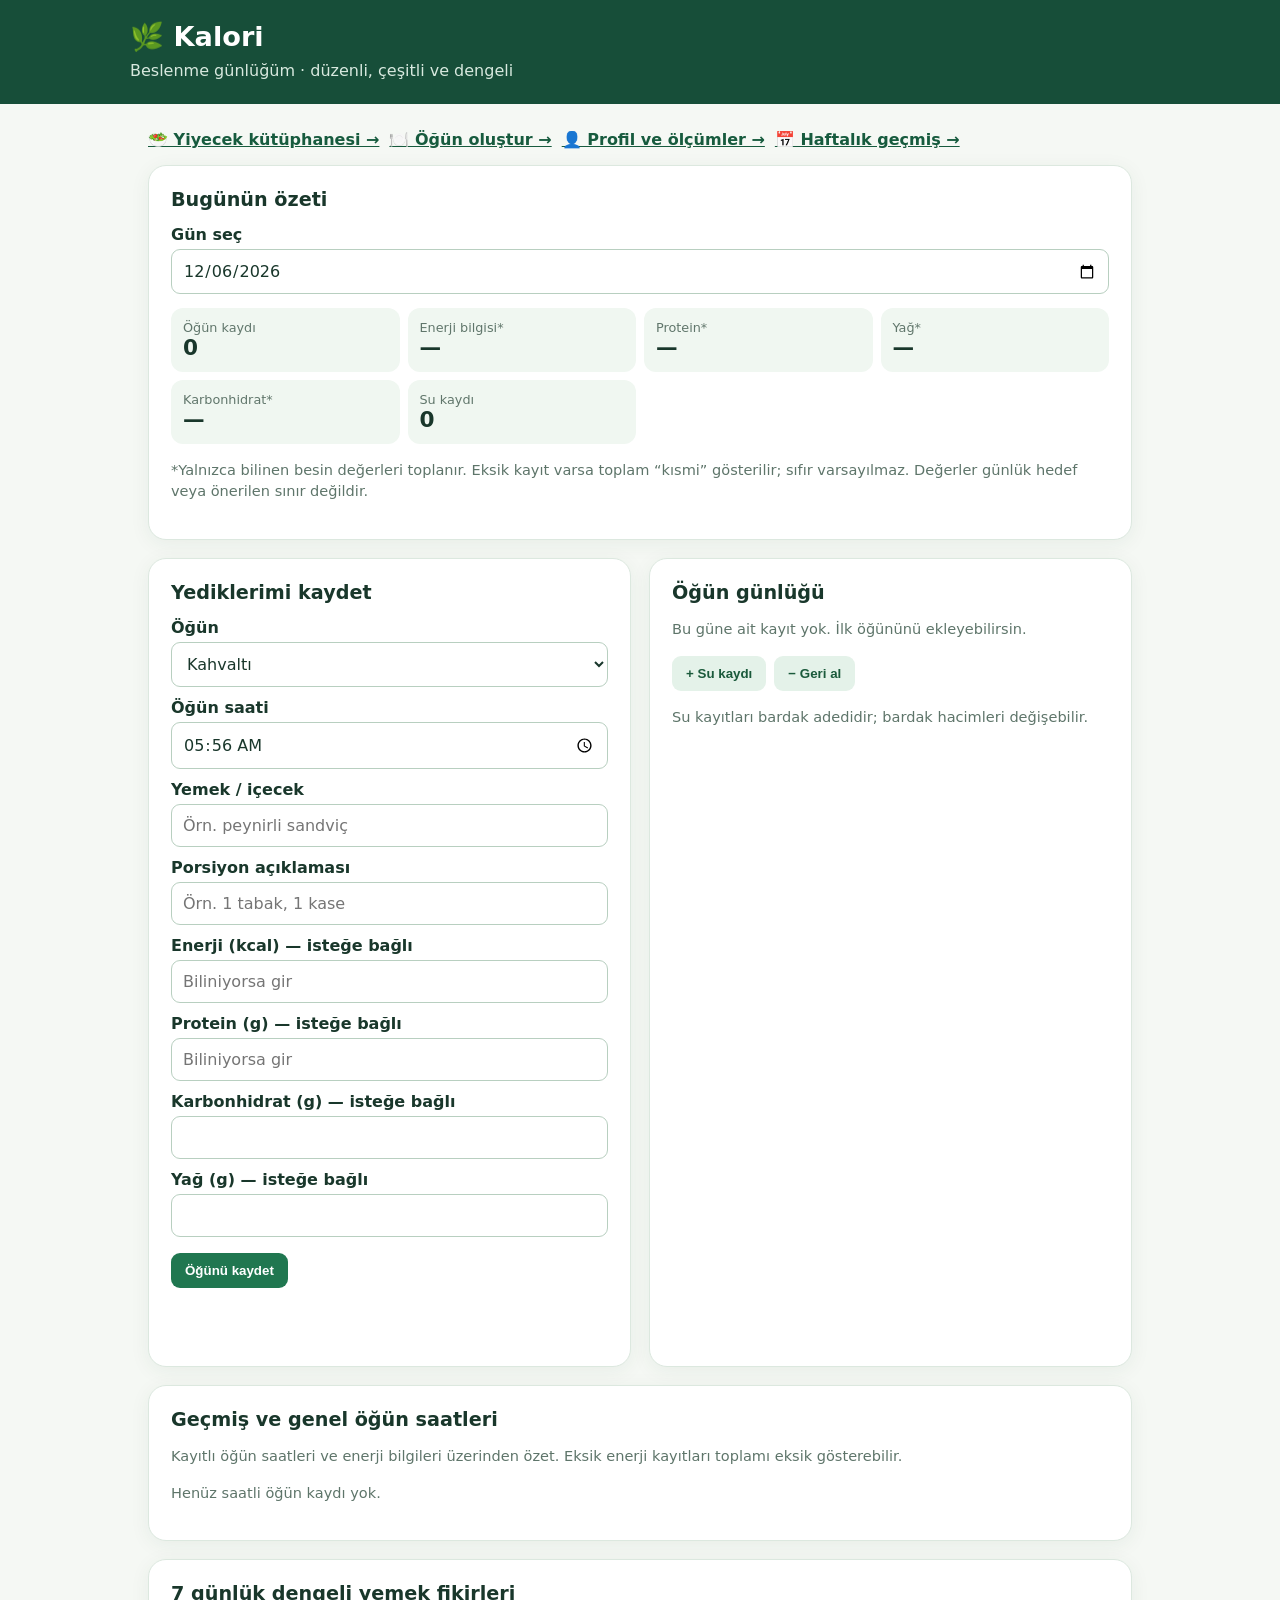
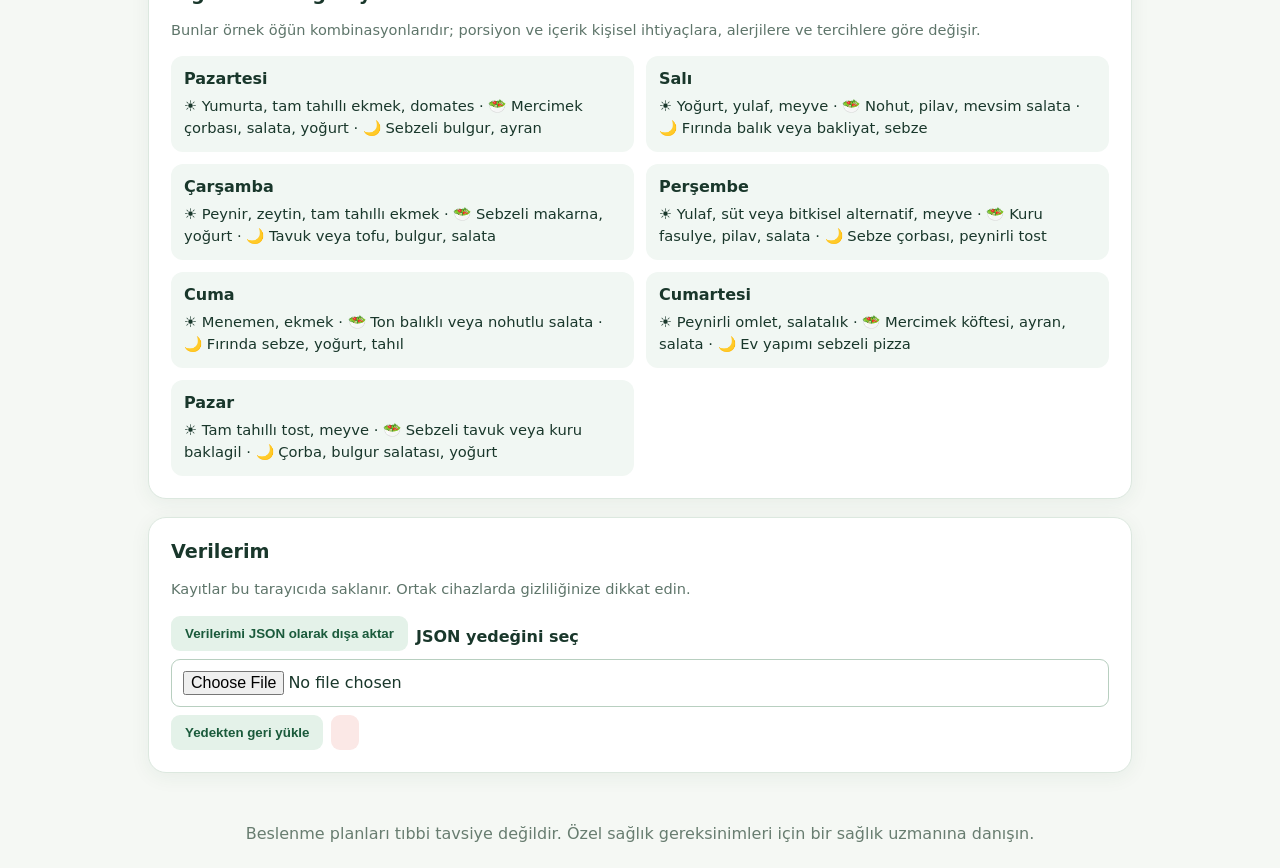
==== index.html @ 34f279fb "Use shared validated journal storage across pages [skip ci]" ====
<!doctype html>
<html lang="tr"><head><meta charset="utf-8"><meta name="viewport" content="width=device-width,initial-scale=1">
<title>Kalori · Beslenme Günlüğüm</title>
<style>
:root{font-family:system-ui,-apple-system,Segoe UI,sans-serif;color:#19372b;background:#f5f8f4}*{box-sizing:border-box}body{margin:0}header{background:#174e39;color:white;padding:21px max(20px,calc((100vw - 1020px)/2))}header h1{margin:0;font-size:1.7rem}header p{margin:6px 0 0;color:#d8e9df}main{max-width:1020px;margin:26px auto;padding:0 18px}.grid{display:grid;grid-template-columns:repeat(2,minmax(0,1fr));gap:18px}.card{background:white;border:1px solid #dce8df;border-radius:18px;padding:22px;box-shadow:0 4px 20px #214f3210}.full{grid-column:1/-1}h2{margin:0 0 14px;font-size:1.2rem}p{line-height:1.5}.muted{color:#5e756a;font-size:.91rem}label{display:block;font-weight:600;margin:11px 0 5px}input,select{width:100%;padding:11px;border:1px solid #b8cfc0;border-radius:9px;background:#fff;color:#19372b;font:inherit}button{background:#207750;color:white;border:0;border-radius:9px;padding:10px 14px;cursor:pointer;font-weight:600}button:hover{background:#175b3e}button.secondary{background:#e4f2e9;color:#1a5a3b}button.danger{background:#fbe8e6;color:#8c3b34}.buttons{display:flex;gap:8px;flex-wrap:wrap;margin-top:16px}.stat{background:#f0f7f1;border-radius:12px;padding:12px}.stats{display:grid;grid-template-columns:repeat(4,minmax(0,1fr));gap:8px}small{display:block;color:#60766b;font-size:.8rem}.value{font-size:1.35rem;font-weight:750}.entry{border-bottom:1px solid #e3ece5;padding:13px 0;display:flex;align-items:center;justify-content:space-between;gap:14px}.entry:last-child{border:0}.entry strong{display:block}.entry span{color:#637669;font-size:.85rem}.meals{display:grid;grid-template-columns:repeat(2,1fr);gap:12px}.meal{background:#f1f7f3;border-radius:12px;padding:13px}.meal h3{margin:0 0 7px;font-size:1rem}.meal p{margin:0;font-size:.92rem}.note{background:#eaf3ec;padding:12px 15px;border-radius:12px}.hidden{display:none}footer{padding:25px;text-align:center;color:#687d70}#feedback{min-height:1.5em;color:#175b3e;font-weight:600}@media(max-width:700px){.grid{grid-template-columns:1fr}.full{grid-column:auto}.stats,.meals{grid-template-columns:repeat(2,1fr)}}@media(max-width:380px){.stats,.meals{grid-template-columns:1fr}}
</style><link rel="manifest" href="manifest.webmanifest"><meta name="theme-color" content="#174e39"></head>
<body><header><h1>🌿 Kalori</h1><p>Beslenme günlüğüm · düzenli, çeşitli ve dengeli</p></header>
<main><nav style="display:flex;flex-wrap:wrap;gap:10px;margin-bottom:16px"><a href="foods.html" style="font-weight:700;color:#175b3e">🥗 Yiyecek kütüphanesi →</a><a href="meal-builder.html" style="font-weight:700;color:#175b3e">🍽️ Öğün oluştur →</a><a href="profile.html" style="font-weight:700;color:#175b3e">👤 Profil ve ölçümler →</a><a href="history.html" style="font-weight:700;color:#175b3e">📅 Haftalık geçmiş →</a></nav><div class="grid">
<section class="card full"><h2>Bugünün özeti</h2><label for="day">Gün seç</label><input id="day" type="date"><div class="stats" style="margin-top:14px"><div class="stat"><small>Öğün kaydı</small><div class="value" id="count">0</div></div><div class="stat"><small>Enerji bilgisi*</small><div class="value" id="energy">—</div></div><div class="stat"><small>Protein*</small><div class="value" id="protein">—</div></div><div class="stat"><small>Yağ*</small><div class="value" id="fatTotal">—</div></div><div class="stat"><small>Karbonhidrat*</small><div class="value" id="carbTotal">—</div></div><div class="stat"><small>Su kaydı</small><div class="value" id="water">0</div></div></div><p class="muted">*Yalnızca bilinen besin değerleri toplanır. Eksik kayıt varsa toplam “kısmi” gösterilir; sıfır varsayılmaz. Değerler günlük hedef veya önerilen sınır değildir.</p></section>
<section class="card"><h2>Yediklerimi kaydet</h2><form id="foodForm"><label for="meal">Öğün</label><select id="meal"><option>Kahvaltı</option><option>Öğle</option><option>Akşam</option><option>Ara öğün</option><option>Atıştırmalık</option></select><label for="mealTime">Öğün saati</label><input id="mealTime" type="time" required><label for="food">Yemek / içecek</label><input id="food" maxlength="100" required placeholder="Örn. peynirli sandviç"><label for="portion">Porsiyon açıklaması</label><input id="portion" maxlength="90" placeholder="Örn. 1 tabak, 1 kase"><label for="kcal">Enerji (kcal) — isteğe bağlı</label><input id="kcal" type="number" min="0" max="10000" step="0.1" placeholder="Biliniyorsa gir"><label for="grams">Protein (g) — isteğe bağlı</label><input id="grams" type="number" min="0" max="1000" step="0.1" placeholder="Biliniyorsa gir"><label for="carbs">Karbonhidrat (g) — isteğe bağlı</label><input id="carbs" type="number" min="0" max="1000" step="0.1"><label for="fat">Yağ (g) — isteğe bağlı</label><input id="fat" type="number" min="0" max="1000" step="0.1"><div class="buttons"><button type="submit">Öğünü kaydet</button></div></form><p id="feedback" role="status" aria-live="polite"></p></section>
<section class="card"><h2>Öğün günlüğü</h2><div id="entries"></div><div class="buttons"><button class="secondary" id="waterAdd">+ Su kaydı</button><button class="secondary" id="waterRemove">− Geri al</button></div><p class="muted">Su kayıtları bardak adedidir; bardak hacimleri değişebilir.</p></section>
<section class="card full"><h2>Geçmiş ve genel öğün saatleri</h2><p class="muted">Kayıtlı öğün saatleri ve enerji bilgileri üzerinden özet. Eksik enerji kayıtları toplamı eksik gösterebilir.</p><div id="timing"></div><div id="history"></div></section><section class="card full"><h2>7 günlük dengeli yemek fikirleri</h2><p class="muted">Bunlar örnek öğün kombinasyonlarıdır; porsiyon ve içerik kişisel ihtiyaçlara, alerjilere ve tercihlere göre değişir.</p><div class="meals" id="plan"></div></section>
<section class="card full"><h2>Verilerim</h2><p class="muted">Kayıtlar bu tarayıcıda saklanır. Ortak cihazlarda gizliliğinize dikkat edin.</p><div class="buttons"><button id="export" class="secondary">Verilerimi JSON olarak dışa aktar</button><label for="restoreFile">JSON yedeğini seç</label><input id="restoreFile" type="file" accept=".json,application/json"><button id="restore" class="secondary" type="button">Yedekten geri yükle</button><button id="clear" class="danger"Bütün kayıtları sil</button></div></section>
</div></main><footer>Beslenme planları tıbbi tavsiye değildir. Özel sağlık gereksinimleri için bir sağlık uzmanına danışın.</footer>
<script src="journal-data.js"></script><script>
(()=>{'use strict';
const KEY='kalori_journal_v1';const $=id=>document.getElementById(id);
const initial={entries:[],water:{}};let db;let journalUnreadable=false;
try{db=KaloriJournal.read(localStorage)}catch{db=initial;journalUnreadable=true}
const clockNow=()=>{const d=new Date();return String(d.getHours()).padStart(2,'0')+':'+String(d.getMinutes()).padStart(2,'0')};const safeText=v=>String(v??'');const dateLocal=()=>{const d=new Date();return [d.getFullYear(),String(d.getMonth()+1).padStart(2,'0'),String(d.getDate()).padStart(2,'0')].join('-')};$('day').value=dateLocal();$('mealTime').value=clockNow();
function save(){if(journalUnreadable){$('feedback').textContent='Eski günlük okunamıyor: verileri korumak için kayıt durduruldu. Önce yedeklemenizi kontrol edin.';return false}try{localStorage.setItem(KEY,JSON.stringify(db));$('feedback').textContent='';return true}catch{$('feedback').textContent='Kayıt saklanamadı. Tarayıcı depolama ayarlarını kontrol edin.';return false}}
function saveData(next){if(journalUnreadable){$('feedback').textContent='Eski günlük okunamıyor: önce yedekleyin.';return false}try{KaloriJournal.write(localStorage,next);$('feedback').textContent='';return true}catch{$('feedback').textContent='Kayıt saklanamadı. Depolamayı kontrol edin.';return false}}
function num(id){const x=$(id).value.trim();return x===''?null:Number(x)}
function format(v){return Number(v.toFixed(1)).toLocaleString('tr-TR')}
function render(){const selected=$('day').value;const items=db.entries.filter(e=>e.day===selected).sort((a,b)=>(a.time||'').localeCompare(b.time||''));
function knownTotal(key,unit){const known=items.filter(e=>typeof e[key]==='number'&&Number.isFinite(e[key]));if(!known.length)return '—';const sum=format(known.reduce((total,e)=>total+e[key],0));return sum+' '+unit+(known.length!==items.length?' (kısmi)':'')} $('count').textContent=items.length;$('energy').textContent=knownTotal('kcal','kcal');$('protein').textContent=knownTotal('protein','g');$('fatTotal').textContent=knownTotal('fat','g');$('carbTotal').textContent=knownTotal('carbs','g');$('water').textContent=db.water[selected]||0;
const wrap=$('entries');wrap.replaceChildren();if(!items.length){const empty=document.createElement('p');empty.className='muted';empty.textContent='Bu güne ait kayıt yok. İlk öğününü ekleyebilirsin.';wrap.append(empty)}
for(const e of items){const row=document.createElement('div');row.className='entry';const left=document.createElement('div');const title=document.createElement('strong');title.textContent=e.food;const details=document.createElement('span');details.textContent=[e.meal,e.time||'Saat belirtilmemiş',e.portion,Number.isFinite(e.kcal)?format(e.kcal)+' kcal':''].filter(Boolean).join(' · ');left.append(title,details);const del=document.createElement('button');del.className='danger';del.textContent='Sil';del.setAttribute('aria-label',e.food+' kaydını sil');del.addEventListener('click',()=>{const next=KaloriJournal.remove(db,e.id);if(saveData(next)){db=next;render()}});row.append(left,del);wrap.append(row)}renderHistory()}
$('foodForm').addEventListener('submit',ev=>{ev.preventDefault();const kcal=num('kcal'),protein=num('grams'),carbs=num('carbs'),fat=num('fat');const valid=[kcal,protein,carbs,fat].every(v=>v===null||(Number.isFinite(v)&&v>=0));if(!valid)return;const entry={id:globalThis.crypto?.randomUUID?.()||String(Date.now())+Math.random(),day:$('day').value,meal:$('meal').value,time:$('mealTime').value,food:$('food').value.trim(),portion:$('portion').value.trim(),kcal,protein,carbs,fat};const next=KaloriJournal.add(db,entry);if(!saveData(next))return;db=next;$('foodForm').reset();$('mealTime').value=clockNow();render()});
function renderHistory(){const timing=$('timing'),history=$('history');timing.replaceChildren();history.replaceChildren();
const timed=db.entries.filter(e=>typeof e.time==='string'&&/^([01]\d|2[0-3]):[0-5]\d$/.test(e.time));const kinds=['Kahvaltı','Öğle','Akşam','Ara öğün','Atıştırmalık'];
for(const meal of kinds){const rows=timed.filter(e=>e.meal===meal);if(!rows.length)continue;const avg=Math.round(rows.reduce((sum,e)=>sum+Number(e.time.slice(0,2))*60+Number(e.time.slice(3,5)),0)/rows.length);const el=document.createElement('p');el.className='muted';el.textContent=meal+' genel kayıt saati: '+String(Math.floor(avg/60)%24).padStart(2,'0')+':'+String(avg%60).padStart(2,'0')+' ('+rows.length+' kayıt)';timing.append(el)}
if(!timing.childNodes.length){const e=document.createElement('p');e.className='muted';e.textContent='Henüz saatli öğün kaydı yok.';timing.append(e)}
const groups=new Map();for(const e of db.entries){if(typeof e.day!=='string')continue;if(!groups.has(e.day))groups.set(e.day,[]);groups.get(e.day).push(e)}
for(const day of [...groups.keys()].sort().reverse().slice(0,60)){const rows=groups.get(day);const n=rows.filter(e=>typeof e.kcal==='number'&&Number.isFinite(e.kcal));const p=document.createElement('p');p.className='muted';p.textContent=day+' · '+rows.length+' kayıt · '+(n.length?format(n.reduce((sum,e)=>sum+e.kcal,0))+' kcal kayıtlı':'Kalori bilgisi girilmemiş')+' · '+rows.filter(e=>e.time).map(e=>e.meal+' '+e.time).join(', ');history.append(p)}
if(groups.size>60){const p=document.createElement('p');p.className='muted';p.textContent='Son 60 kayıtlı gün gösteriliyor; tüm geçmiş JSON yedeğinde korunur.';history.append(p)}
}
$('day').addEventListener('change',render);$('waterAdd').addEventListener('click',()=>{const d=$('day').value;const next=KaloriJournal.water(db,d,1);if(saveData(next)){db=next;render()}});$('waterRemove').addEventListener('click',()=>{const d=$('day').value;const next=KaloriJournal.water(db,d,-1);if(saveData(next)){db=next;render()}});
$('export').addEventListener('click',()=>{const blob=new Blob([JSON.stringify(db,null,2)],{type:'application/json'});const u=URL.createObjectURL(blob);const a=document.createElement('a');a.href=u;a.download='kalori-kayitlarim.json';a.click();setTimeout(()=>URL.revokeObjectURL(u),1000)});
$('restore').addEventListener('click',async()=>{const file=$('restoreFile').files[0];if(!file){$('feedback').textContent='Önce bir JSON yedeği seçin.';return}if(file.size>10_000_000){$('feedback').textContent='Yedek 10 MB sınırını aşıyor.';return}try{const restored=JSON.parse(await file.text());if(!KaloriJournal.valid(restored))throw Error('invalid');if(!confirm('Mevcut günlük bu yedekle değiştirilecek. Önce mevcut verilerinizi dışa aktardınız mı?'))return;const data=JSON.stringify({entries:restored.entries,water:restored.water});KaloriJournal.write(localStorage,restored);db=restored;journalUnreadable=false;render();$('feedback').textContent='Yedek geri yüklendi.'}catch{$('feedback').textContent='Yedek okunamadı veya biçimi geçersiz. Mevcut kayıtlar değiştirilmedi.'}});
$('clear').addEventListener('click',()=>{if(confirm('Tüm öğün ve su kayıtları bu cihazdan kalıcı olarak silinsin mi?')){const next={entries:[],water:{}};if(saveData(next)){db=next;render()}}});
const days=[['Pazartesi','Yumurta, tam tahıllı ekmek, domates','Mercimek çorbası, salata, yoğurt','Sebzeli bulgur, ayran'],['Salı','Yoğurt, yulaf, meyve','Nohut, pilav, mevsim salata','Fırında balık veya bakliyat, sebze'],['Çarşamba','Peynir, zeytin, tam tahıllı ekmek','Sebzeli makarna, yoğurt','Tavuk veya tofu, bulgur, salata'],['Perşembe','Yulaf, süt veya bitkisel alternatif, meyve','Kuru fasulye, pilav, salata','Sebze çorbası, peynirli tost'],['Cuma','Menemen, ekmek','Ton balıklı veya nohutlu salata','Fırında sebze, yoğurt, tahıl'],['Cumartesi','Peynirli omlet, salatalık','Mercimek köftesi, ayran, salata','Ev yapımı sebzeli pizza'],['Pazar','Tam tahıllı tost, meyve','Sebzeli tavuk veya kuru baklagil','Çorba, bulgur salatası, yoğurt']];
const plan=$('plan');for(const [name,a,b,c] of days){const item=document.createElement('article');item.className='meal';const head=document.createElement('h3');head.textContent=name;const body=document.createElement('p');body.textContent='☀️ '+a+'  ·  🥗 '+b+'  ·  🌙 '+c;item.append(head,body);plan.append(item)}render()})();
</script><script>if('serviceWorker' in navigator && location.protocol!=='file:'){window.addEventListener('load',()=>navigator.serviceWorker.register('./service-worker.js').catch(()=>{}))}</script></body></html>
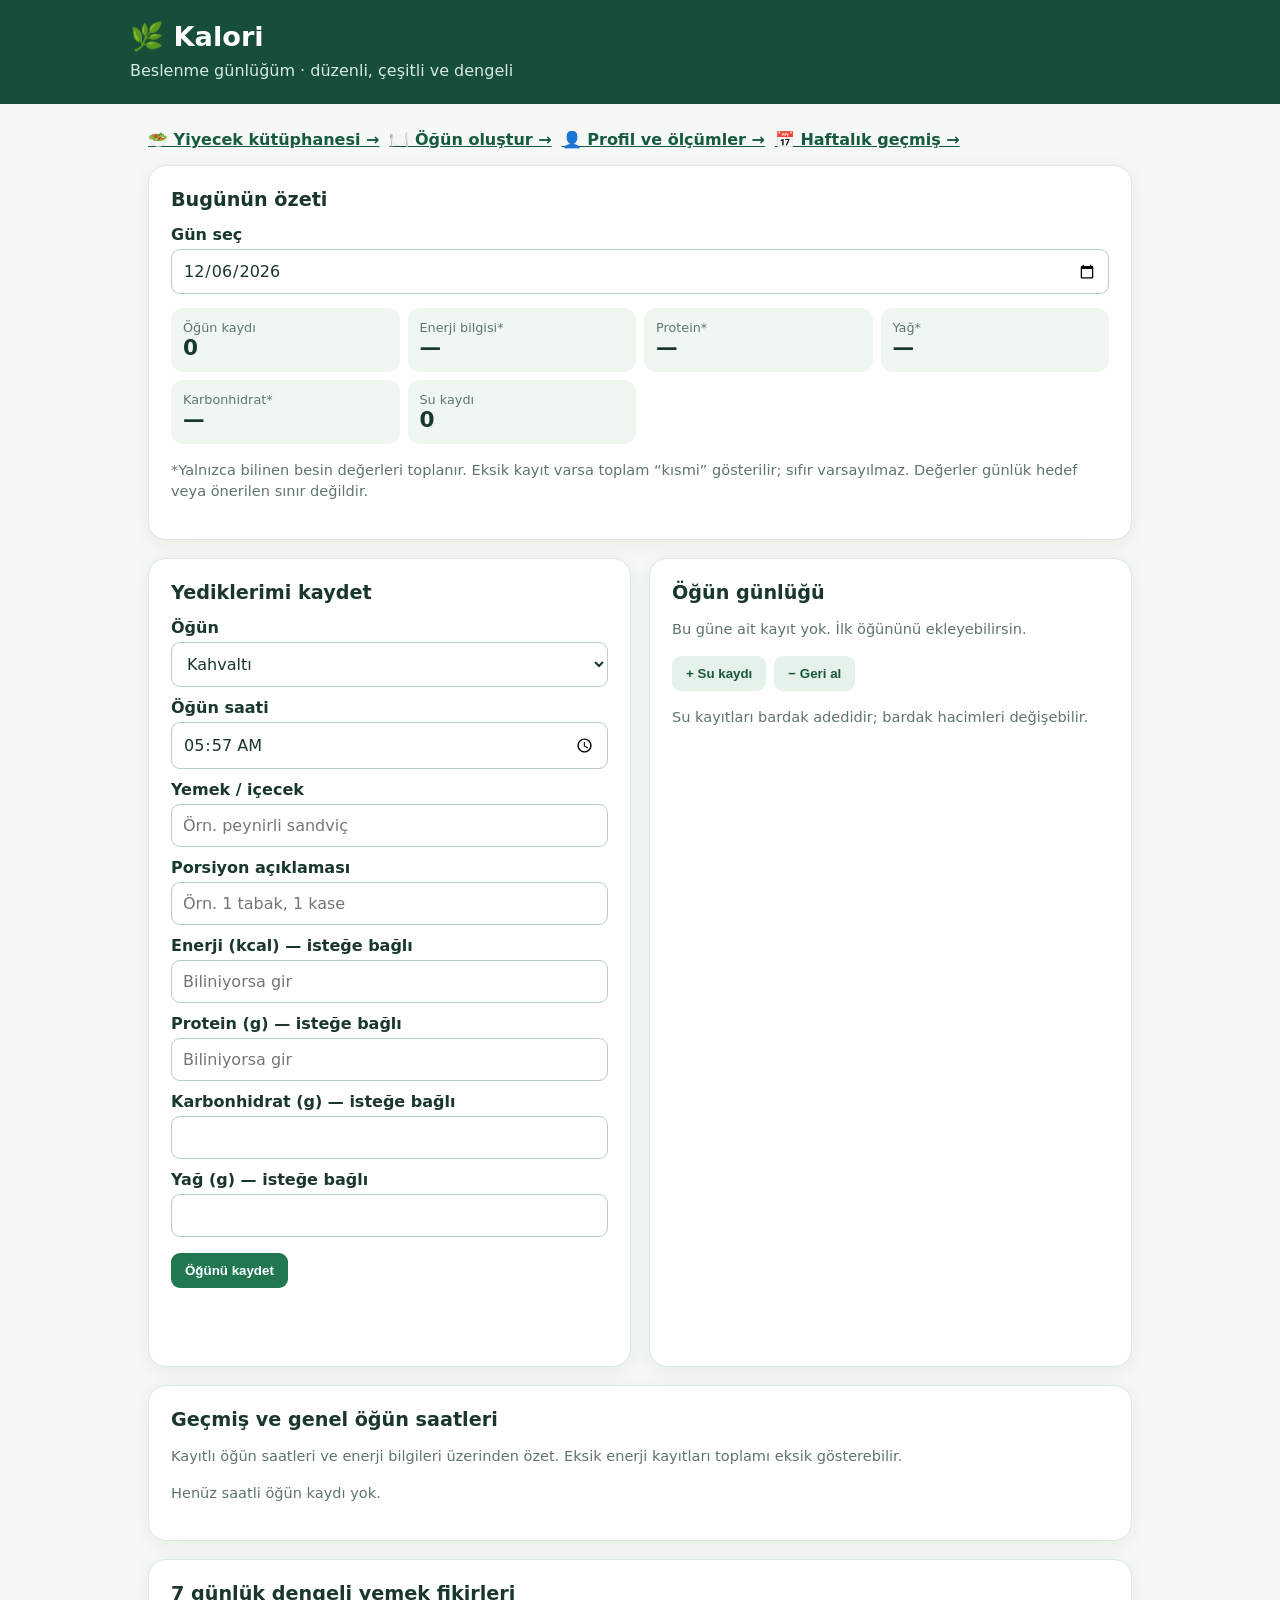
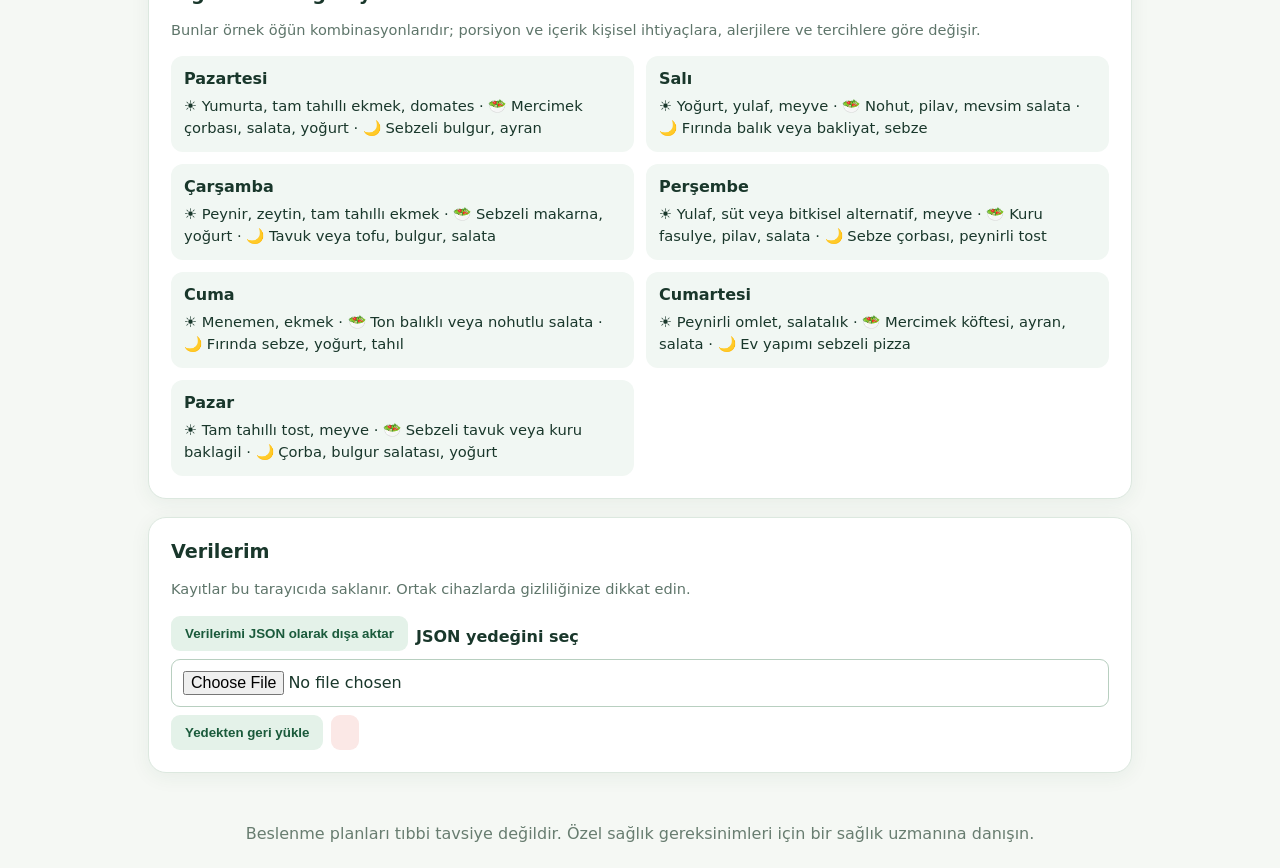
==== commit 491230c5: "Use Android native backup export without breaking web download [skip ci]" ====
--- a/index.html
+++ b/index.html
@@ -36,7 +36,7 @@
 if(groups.size>60){const p=document.createElement('p');p.className='muted';p.textContent='Son 60 kayıtlı gün gösteriliyor; tüm geçmiş JSON yedeğinde korunur.';history.append(p)}
 }
 $('day').addEventListener('change',render);$('waterAdd').addEventListener('click',()=>{const d=$('day').value;const next=KaloriJournal.water(db,d,1);if(saveData(next)){db=next;render()}});$('waterRemove').addEventListener('click',()=>{const d=$('day').value;const next=KaloriJournal.water(db,d,-1);if(saveData(next)){db=next;render()}});
-$('export').addEventListener('click',()=>{const blob=new Blob([JSON.stringify(db,null,2)],{type:'application/json'});const u=URL.createObjectURL(blob);const a=document.createElement('a');a.href=u;a.download='kalori-kayitlarim.json';a.click();setTimeout(()=>URL.revokeObjectURL(u),1000)});
+$('export').addEventListener('click',()=>{if(journalUnreadable){$('feedback').textContent='Günlük okunamadığı için boş yedek dışa aktarılamaz.';return}if(globalThis.KaloriAndroid&&typeof globalThis.KaloriAndroid.saveBackup==='function'){globalThis.KaloriAndroid.saveBackup(JSON.stringify(db,null,2));return}const blob=new Blob([JSON.stringify(db,null,2)],{type:'application/json'});const u=URL.createObjectURL(blob);const a=document.createElement('a');a.href=u;a.download='kalori-kayitlarim.json';a.click();setTimeout(()=>URL.revokeObjectURL(u),1000)});
 $('restore').addEventListener('click',async()=>{const file=$('restoreFile').files[0];if(!file){$('feedback').textContent='Önce bir JSON yedeği seçin.';return}if(file.size>10_000_000){$('feedback').textContent='Yedek 10 MB sınırını aşıyor.';return}try{const restored=JSON.parse(await file.text());if(!KaloriJournal.valid(restored))throw Error('invalid');if(!confirm('Mevcut günlük bu yedekle değiştirilecek. Önce mevcut verilerinizi dışa aktardınız mı?'))return;const data=JSON.stringify({entries:restored.entries,water:restored.water});KaloriJournal.write(localStorage,restored);db=restored;journalUnreadable=false;render();$('feedback').textContent='Yedek geri yüklendi.'}catch{$('feedback').textContent='Yedek okunamadı veya biçimi geçersiz. Mevcut kayıtlar değiştirilmedi.'}});
 $('clear').addEventListener('click',()=>{if(confirm('Tüm öğün ve su kayıtları bu cihazdan kalıcı olarak silinsin mi?')){const next={entries:[],water:{}};if(saveData(next)){db=next;render()}}});
 const days=[['Pazartesi','Yumurta, tam tahıllı ekmek, domates','Mercimek çorbası, salata, yoğurt','Sebzeli bulgur, ayran'],['Salı','Yoğurt, yulaf, meyve','Nohut, pilav, mevsim salata','Fırında balık veya bakliyat, sebze'],['Çarşamba','Peynir, zeytin, tam tahıllı ekmek','Sebzeli makarna, yoğurt','Tavuk veya tofu, bulgur, salata'],['Perşembe','Yulaf, süt veya bitkisel alternatif, meyve','Kuru fasulye, pilav, salata','Sebze çorbası, peynirli tost'],['Cuma','Menemen, ekmek','Ton balıklı veya nohutlu salata','Fırında sebze, yoğurt, tahıl'],['Cumartesi','Peynirli omlet, salatalık','Mercimek köftesi, ayran, salata','Ev yapımı sebzeli pizza'],['Pazar','Tam tahıllı tost, meyve','Sebzeli tavuk veya kuru baklagil','Çorba, bulgur salatası, yoğurt']];
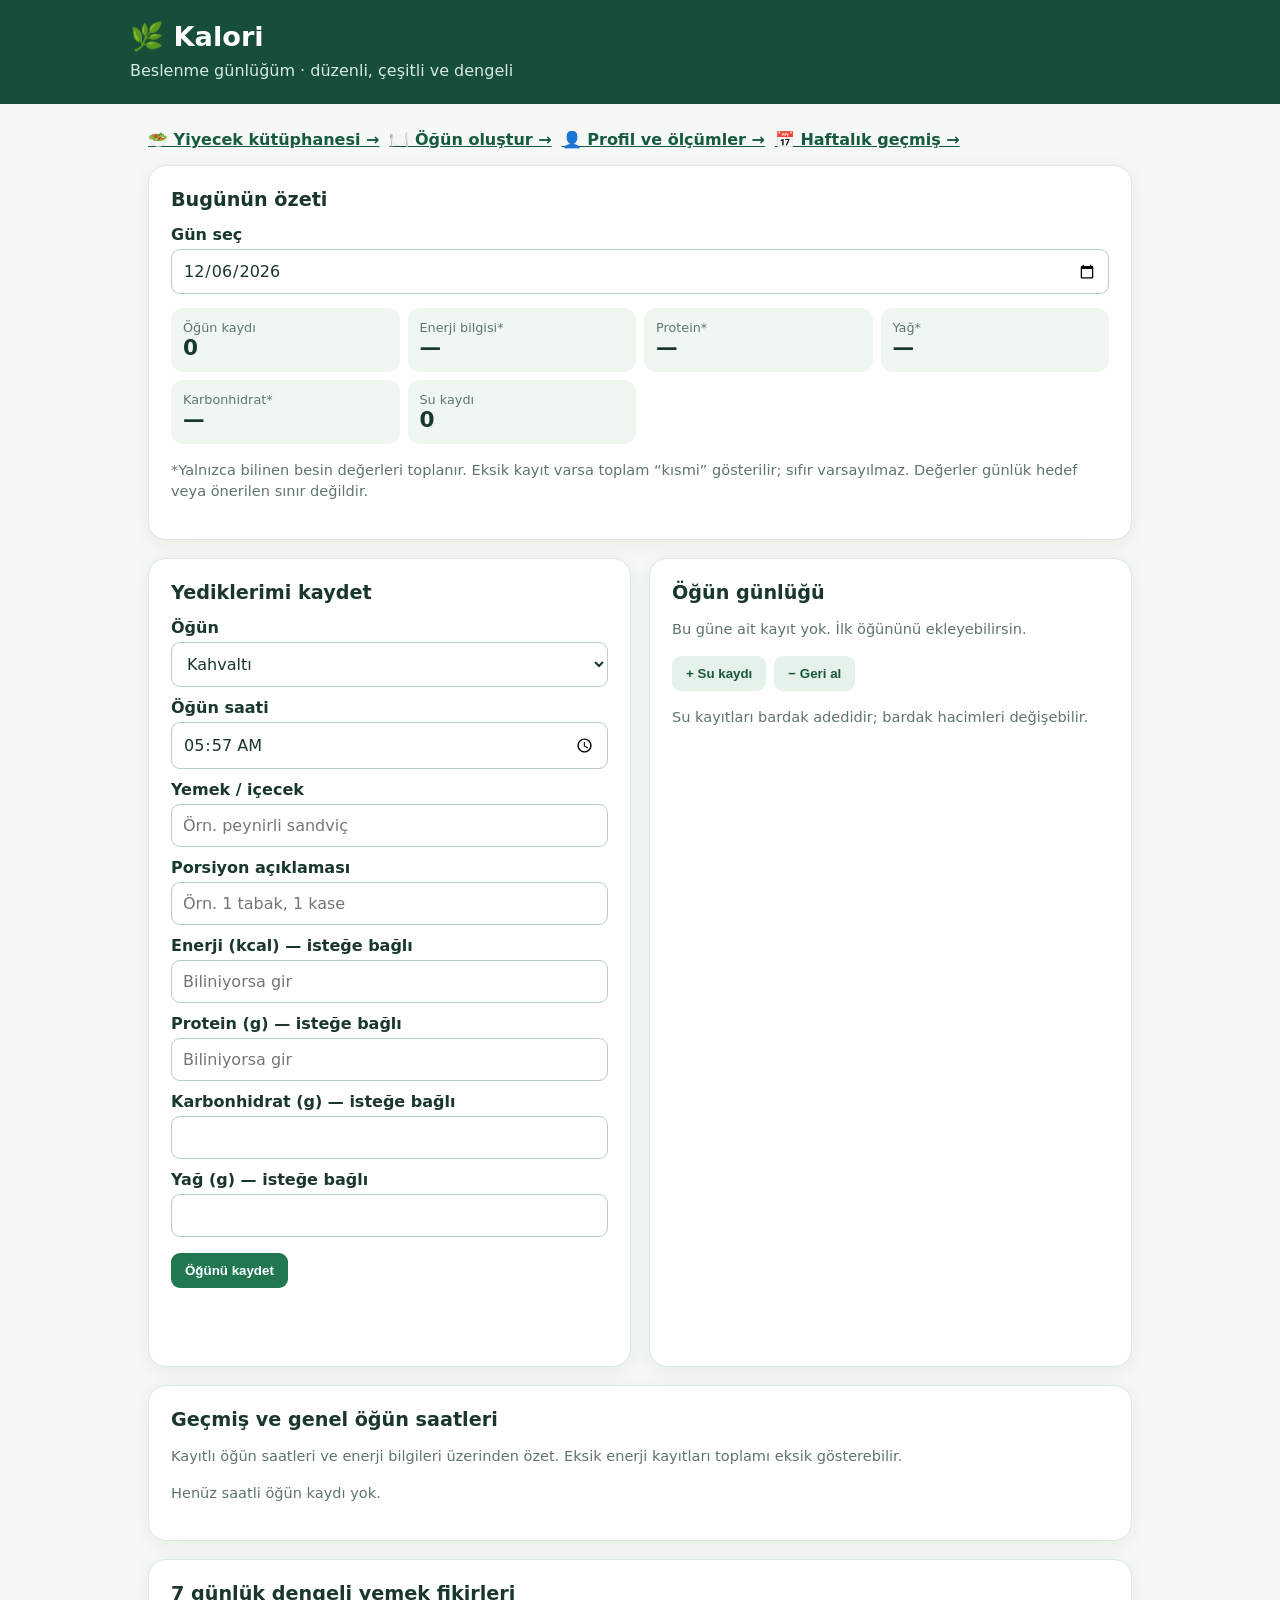
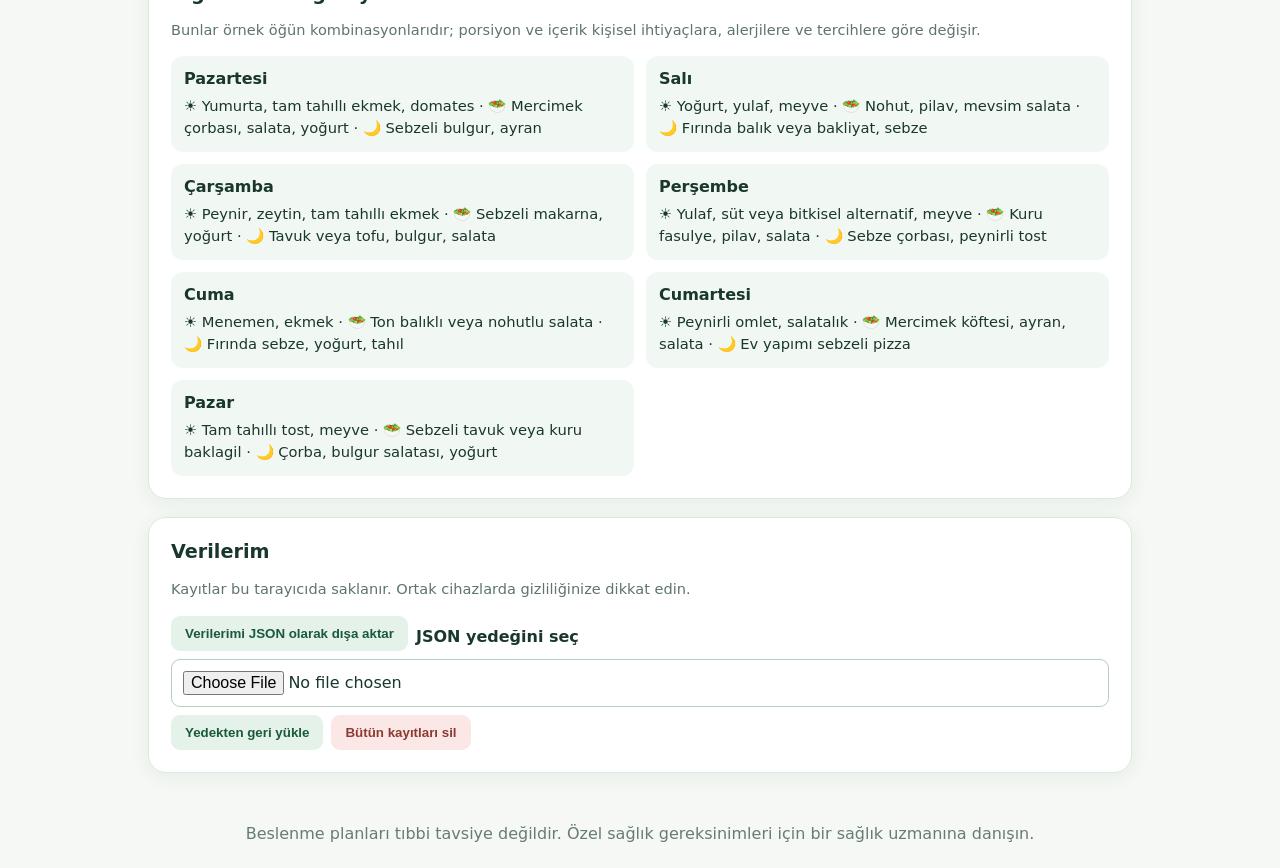
==== commit c7349df2: "Repair malformed clear-data button HTML [skip ci]" ====
--- a/index.html
+++ b/index.html
@@ -10,7 +10,7 @@
 <section class="card"><h2>Yediklerimi kaydet</h2><form id="foodForm"><label for="meal">Öğün</label><select id="meal"><option>Kahvaltı</option><option>Öğle</option><option>Akşam</option><option>Ara öğün</option><option>Atıştırmalık</option></select><label for="mealTime">Öğün saati</label><input id="mealTime" type="time" required><label for="food">Yemek / içecek</label><input id="food" maxlength="100" required placeholder="Örn. peynirli sandviç"><label for="portion">Porsiyon açıklaması</label><input id="portion" maxlength="90" placeholder="Örn. 1 tabak, 1 kase"><label for="kcal">Enerji (kcal) — isteğe bağlı</label><input id="kcal" type="number" min="0" max="10000" step="0.1" placeholder="Biliniyorsa gir"><label for="grams">Protein (g) — isteğe bağlı</label><input id="grams" type="number" min="0" max="1000" step="0.1" placeholder="Biliniyorsa gir"><label for="carbs">Karbonhidrat (g) — isteğe bağlı</label><input id="carbs" type="number" min="0" max="1000" step="0.1"><label for="fat">Yağ (g) — isteğe bağlı</label><input id="fat" type="number" min="0" max="1000" step="0.1"><div class="buttons"><button type="submit">Öğünü kaydet</button></div></form><p id="feedback" role="status" aria-live="polite"></p></section>
 <section class="card"><h2>Öğün günlüğü</h2><div id="entries"></div><div class="buttons"><button class="secondary" id="waterAdd">+ Su kaydı</button><button class="secondary" id="waterRemove">− Geri al</button></div><p class="muted">Su kayıtları bardak adedidir; bardak hacimleri değişebilir.</p></section>
 <section class="card full"><h2>Geçmiş ve genel öğün saatleri</h2><p class="muted">Kayıtlı öğün saatleri ve enerji bilgileri üzerinden özet. Eksik enerji kayıtları toplamı eksik gösterebilir.</p><div id="timing"></div><div id="history"></div></section><section class="card full"><h2>7 günlük dengeli yemek fikirleri</h2><p class="muted">Bunlar örnek öğün kombinasyonlarıdır; porsiyon ve içerik kişisel ihtiyaçlara, alerjilere ve tercihlere göre değişir.</p><div class="meals" id="plan"></div></section>
-<section class="card full"><h2>Verilerim</h2><p class="muted">Kayıtlar bu tarayıcıda saklanır. Ortak cihazlarda gizliliğinize dikkat edin.</p><div class="buttons"><button id="export" class="secondary">Verilerimi JSON olarak dışa aktar</button><label for="restoreFile">JSON yedeğini seç</label><input id="restoreFile" type="file" accept=".json,application/json"><button id="restore" class="secondary" type="button">Yedekten geri yükle</button><button id="clear" class="danger"Bütün kayıtları sil</button></div></section>
+<section class="card full"><h2>Verilerim</h2><p class="muted">Kayıtlar bu tarayıcıda saklanır. Ortak cihazlarda gizliliğinize dikkat edin.</p><div class="buttons"><button id="export" class="secondary">Verilerimi JSON olarak dışa aktar</button><label for="restoreFile">JSON yedeğini seç</label><input id="restoreFile" type="file" accept=".json,application/json"><button id="restore" class="secondary" type="button">Yedekten geri yükle</button><button id="clear" class="danger" type="button">Bütün kayıtları sil</button></div></section>
 </div></main><footer>Beslenme planları tıbbi tavsiye değildir. Özel sağlık gereksinimleri için bir sağlık uzmanına danışın.</footer>
 <script src="journal-data.js"></script><script>
 (()=>{'use strict';
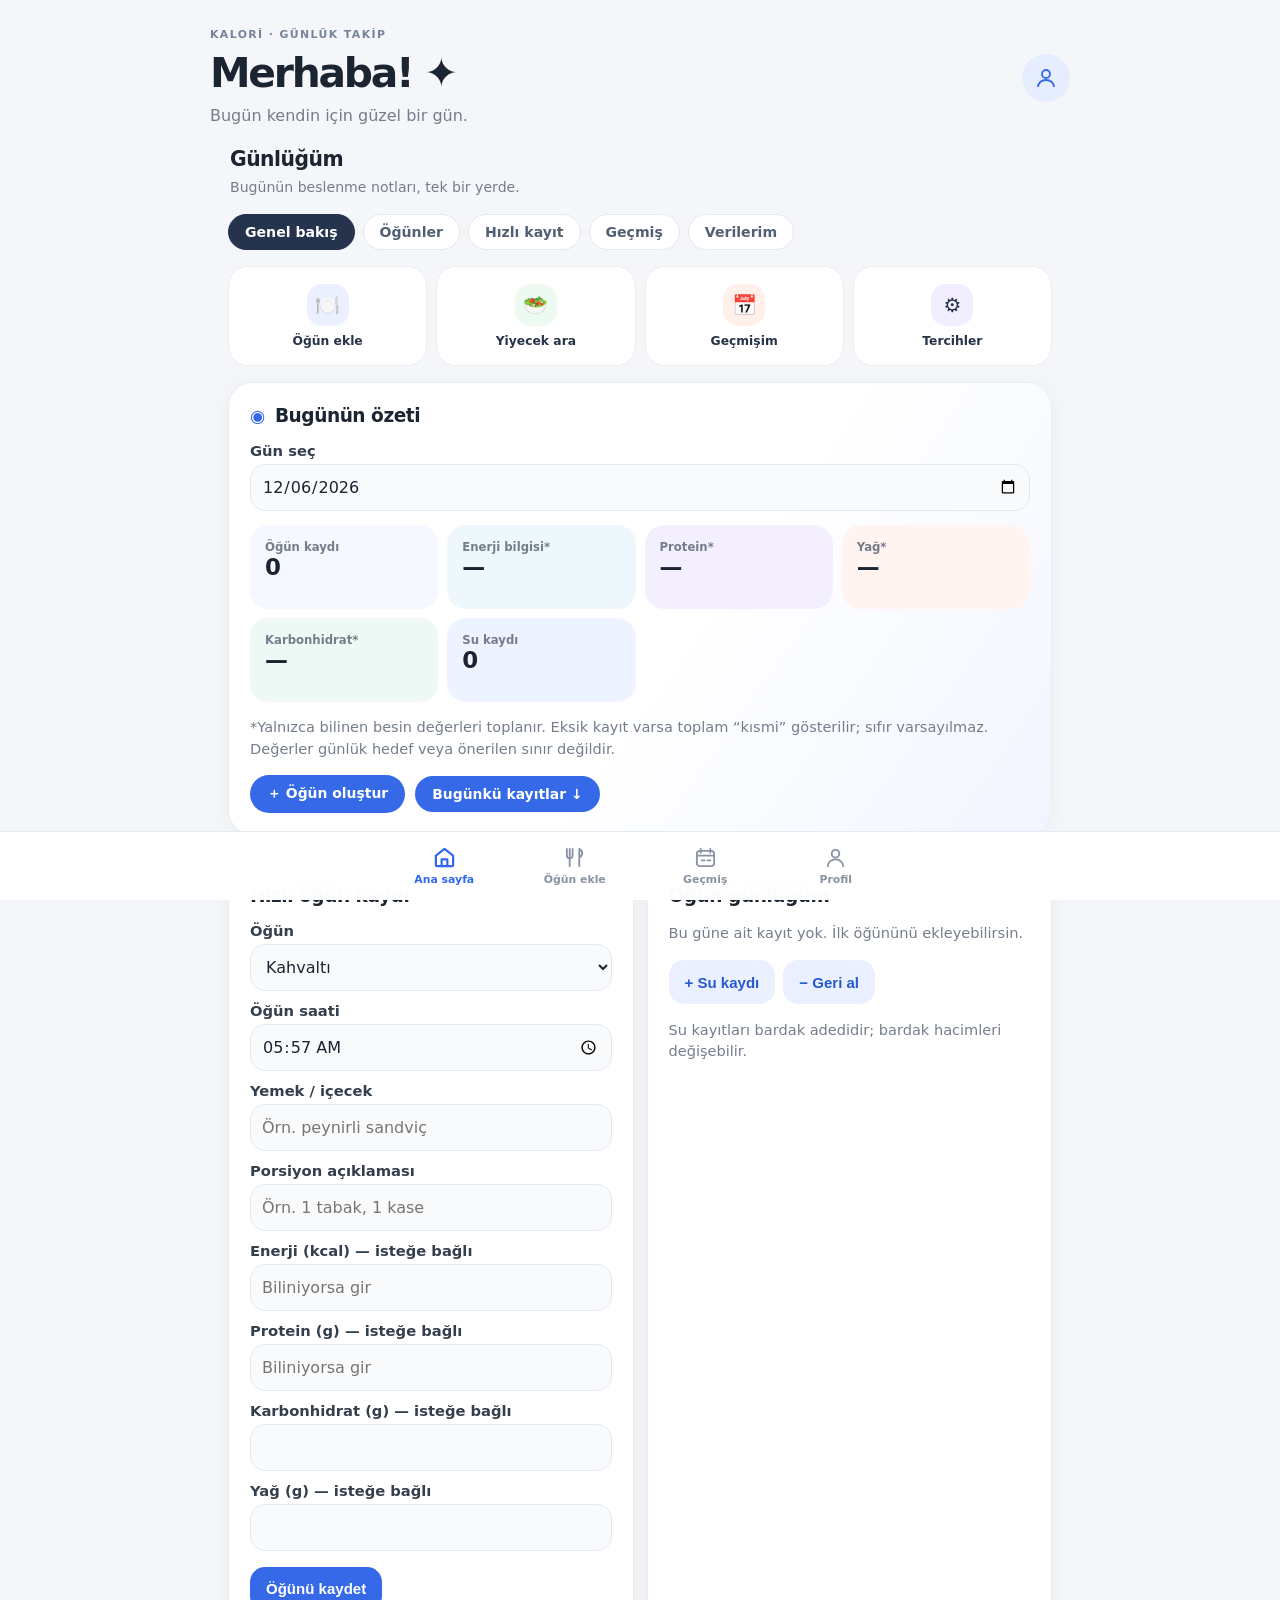
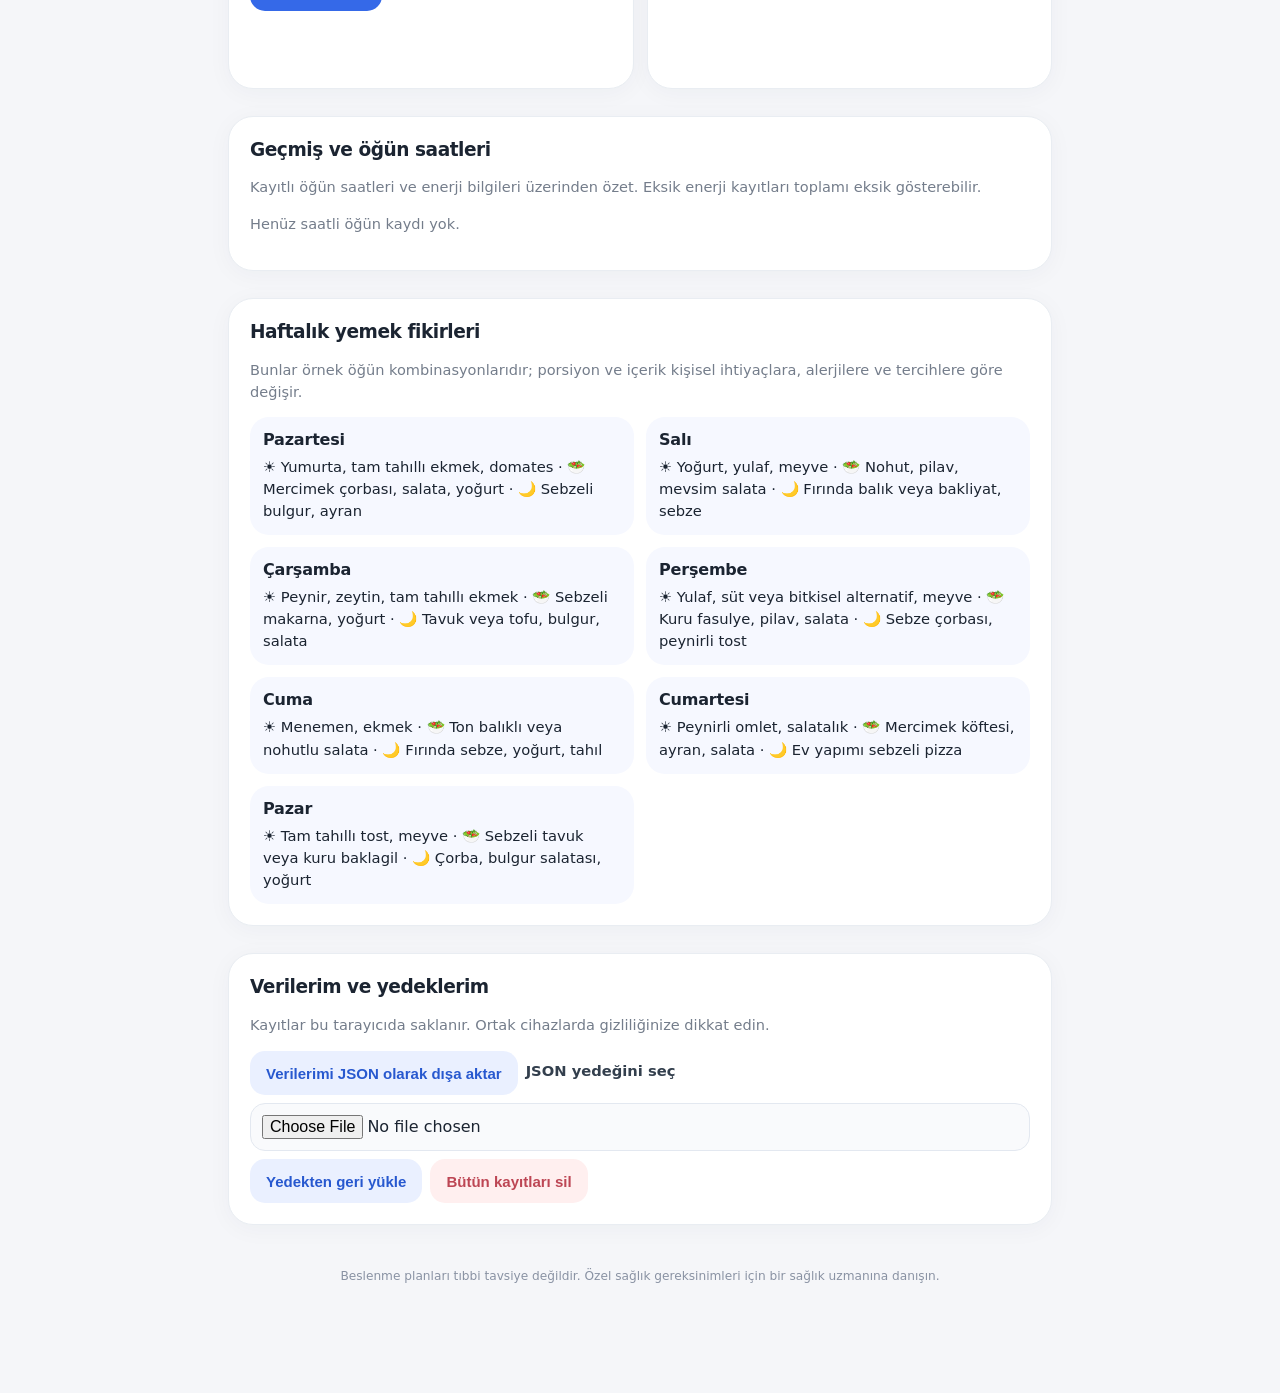
==== commit 6024ad92: "Apply original Samsung Health-inspired accessible interface to index.html [skip ci]" ====
--- a/index.html
+++ b/index.html
@@ -3,14 +3,22 @@
 <title>Kalori · Beslenme Günlüğüm</title>
 <style>
 :root{font-family:system-ui,-apple-system,Segoe UI,sans-serif;color:#19372b;background:#f5f8f4}*{box-sizing:border-box}body{margin:0}header{background:#174e39;color:white;padding:21px max(20px,calc((100vw - 1020px)/2))}header h1{margin:0;font-size:1.7rem}header p{margin:6px 0 0;color:#d8e9df}main{max-width:1020px;margin:26px auto;padding:0 18px}.grid{display:grid;grid-template-columns:repeat(2,minmax(0,1fr));gap:18px}.card{background:white;border:1px solid #dce8df;border-radius:18px;padding:22px;box-shadow:0 4px 20px #214f3210}.full{grid-column:1/-1}h2{margin:0 0 14px;font-size:1.2rem}p{line-height:1.5}.muted{color:#5e756a;font-size:.91rem}label{display:block;font-weight:600;margin:11px 0 5px}input,select{width:100%;padding:11px;border:1px solid #b8cfc0;border-radius:9px;background:#fff;color:#19372b;font:inherit}button{background:#207750;color:white;border:0;border-radius:9px;padding:10px 14px;cursor:pointer;font-weight:600}button:hover{background:#175b3e}button.secondary{background:#e4f2e9;color:#1a5a3b}button.danger{background:#fbe8e6;color:#8c3b34}.buttons{display:flex;gap:8px;flex-wrap:wrap;margin-top:16px}.stat{background:#f0f7f1;border-radius:12px;padding:12px}.stats{display:grid;grid-template-columns:repeat(4,minmax(0,1fr));gap:8px}small{display:block;color:#60766b;font-size:.8rem}.value{font-size:1.35rem;font-weight:750}.entry{border-bottom:1px solid #e3ece5;padding:13px 0;display:flex;align-items:center;justify-content:space-between;gap:14px}.entry:last-child{border:0}.entry strong{display:block}.entry span{color:#637669;font-size:.85rem}.meals{display:grid;grid-template-columns:repeat(2,1fr);gap:12px}.meal{background:#f1f7f3;border-radius:12px;padding:13px}.meal h3{margin:0 0 7px;font-size:1rem}.meal p{margin:0;font-size:.92rem}.note{background:#eaf3ec;padding:12px 15px;border-radius:12px}.hidden{display:none}footer{padding:25px;text-align:center;color:#687d70}#feedback{min-height:1.5em;color:#175b3e;font-weight:600}@media(max-width:700px){.grid{grid-template-columns:1fr}.full{grid-column:auto}.stats,.meals{grid-template-columns:repeat(2,1fr)}}@media(max-width:380px){.stats,.meals{grid-template-columns:1fr}}
-</style><link rel="manifest" href="manifest.webmanifest"><meta name="theme-color" content="#174e39"></head>
-<body><header><h1>🌿 Kalori</h1><p>Beslenme günlüğüm · düzenli, çeşitli ve dengeli</p></header>
-<main><nav style="display:flex;flex-wrap:wrap;gap:10px;margin-bottom:16px"><a href="foods.html" style="font-weight:700;color:#175b3e">🥗 Yiyecek kütüphanesi →</a><a href="meal-builder.html" style="font-weight:700;color:#175b3e">🍽️ Öğün oluştur →</a><a href="profile.html" style="font-weight:700;color:#175b3e">👤 Profil ve ölçümler →</a><a href="history.html" style="font-weight:700;color:#175b3e">📅 Haftalık geçmiş →</a></nav><div class="grid">
-<section class="card full"><h2>Bugünün özeti</h2><label for="day">Gün seç</label><input id="day" type="date"><div class="stats" style="margin-top:14px"><div class="stat"><small>Öğün kaydı</small><div class="value" id="count">0</div></div><div class="stat"><small>Enerji bilgisi*</small><div class="value" id="energy">—</div></div><div class="stat"><small>Protein*</small><div class="value" id="protein">—</div></div><div class="stat"><small>Yağ*</small><div class="value" id="fatTotal">—</div></div><div class="stat"><small>Karbonhidrat*</small><div class="value" id="carbTotal">—</div></div><div class="stat"><small>Su kaydı</small><div class="value" id="water">0</div></div></div><p class="muted">*Yalnızca bilinen besin değerleri toplanır. Eksik kayıt varsa toplam “kısmi” gösterilir; sıfır varsayılmaz. Değerler günlük hedef veya önerilen sınır değildir.</p></section>
-<section class="card"><h2>Yediklerimi kaydet</h2><form id="foodForm"><label for="meal">Öğün</label><select id="meal"><option>Kahvaltı</option><option>Öğle</option><option>Akşam</option><option>Ara öğün</option><option>Atıştırmalık</option></select><label for="mealTime">Öğün saati</label><input id="mealTime" type="time" required><label for="food">Yemek / içecek</label><input id="food" maxlength="100" required placeholder="Örn. peynirli sandviç"><label for="portion">Porsiyon açıklaması</label><input id="portion" maxlength="90" placeholder="Örn. 1 tabak, 1 kase"><label for="kcal">Enerji (kcal) — isteğe bağlı</label><input id="kcal" type="number" min="0" max="10000" step="0.1" placeholder="Biliniyorsa gir"><label for="grams">Protein (g) — isteğe bağlı</label><input id="grams" type="number" min="0" max="1000" step="0.1" placeholder="Biliniyorsa gir"><label for="carbs">Karbonhidrat (g) — isteğe bağlı</label><input id="carbs" type="number" min="0" max="1000" step="0.1"><label for="fat">Yağ (g) — isteğe bağlı</label><input id="fat" type="number" min="0" max="1000" step="0.1"><div class="buttons"><button type="submit">Öğünü kaydet</button></div></form><p id="feedback" role="status" aria-live="polite"></p></section>
-<section class="card"><h2>Öğün günlüğü</h2><div id="entries"></div><div class="buttons"><button class="secondary" id="waterAdd">+ Su kaydı</button><button class="secondary" id="waterRemove">− Geri al</button></div><p class="muted">Su kayıtları bardak adedidir; bardak hacimleri değişebilir.</p></section>
-<section class="card full"><h2>Geçmiş ve genel öğün saatleri</h2><p class="muted">Kayıtlı öğün saatleri ve enerji bilgileri üzerinden özet. Eksik enerji kayıtları toplamı eksik gösterebilir.</p><div id="timing"></div><div id="history"></div></section><section class="card full"><h2>7 günlük dengeli yemek fikirleri</h2><p class="muted">Bunlar örnek öğün kombinasyonlarıdır; porsiyon ve içerik kişisel ihtiyaçlara, alerjilere ve tercihlere göre değişir.</p><div class="meals" id="plan"></div></section>
-<section class="card full"><h2>Verilerim</h2><p class="muted">Kayıtlar bu tarayıcıda saklanır. Ortak cihazlarda gizliliğinize dikkat edin.</p><div class="buttons"><button id="export" class="secondary">Verilerimi JSON olarak dışa aktar</button><label for="restoreFile">JSON yedeğini seç</label><input id="restoreFile" type="file" accept=".json,application/json"><button id="restore" class="secondary" type="button">Yedekten geri yükle</button><button id="clear" class="danger" type="button">Bütün kayıtları sil</button></div></section>
+</style><link rel="manifest" href="manifest.webmanifest"><meta name="theme-color" content="#174e39"><link rel="stylesheet" href="kalori-ui.css"></head>
+<body><header class="kh-header"><div class="kh-header-inner"><div><span class="kh-eyebrow">KALORİ · GÜNLÜK TAKİP</span><h1>Merhaba! <span aria-hidden="true">✦</span></h1><p>Bugün kendin için güzel bir gün.</p></div><a class="kh-avatar" href="profile.html" aria-label="Profil ve tercihler"><svg width="24" height="24" viewBox="0 0 24 24" fill="none" stroke="currentColor" stroke-width="1.8" aria-hidden="true"><circle cx="12" cy="8" r="4"/><path d="M4 21c0-4 3.4-7 8-7s8 3 8 7"/></svg></a></div></header>
+<main><div class="kh-intro"><h2>Günlüğüm</h2><p>Bugünün beslenme notları, tek bir yerde.</p></div>
+<nav class="kh-sections" aria-label="Günlük bölümleri">
+<a href="#today">Genel bakış</a><a href="#journal">Öğünler</a><a href="#add-record">Hızlı kayıt</a><a href="#insights">Geçmiş</a><a href="#backup">Verilerim</a></nav>
+<div class="kh-shortcuts" aria-label="Hızlı işlemler">
+<a class="kh-shortcut" href="meal-builder.html"><span class="kh-shortcut-icon" aria-hidden="true">🍽️</span>Öğün ekle</a>
+<a class="kh-shortcut" href="foods.html"><span class="kh-shortcut-icon" aria-hidden="true">🥗</span>Yiyecek ara</a>
+<a class="kh-shortcut" href="history.html"><span class="kh-shortcut-icon" aria-hidden="true">📅</span>Geçmişim</a>
+<a class="kh-shortcut" href="profile.html"><span class="kh-shortcut-icon" aria-hidden="true">⚙️</span>Tercihler</a>
+</div><div class="grid">
+<section id="today" class="card full kh-overview"><h2>Bugünün özeti</h2><label for="day">Gün seç</label><input id="day" type="date"><div class="stats" style="margin-top:14px"><div class="stat"><small>Öğün kaydı</small><div class="value" id="count">0</div></div><div class="stat"><small>Enerji bilgisi*</small><div class="value" id="energy">—</div></div><div class="stat"><small>Protein*</small><div class="value" id="protein">—</div></div><div class="stat"><small>Yağ*</small><div class="value" id="fatTotal">—</div></div><div class="stat"><small>Karbonhidrat*</small><div class="value" id="carbTotal">—</div></div><div class="stat"><small>Su kaydı</small><div class="value" id="water">0</div></div></div><p class="muted">*Yalnızca bilinen besin değerleri toplanır. Eksik kayıt varsa toplam “kısmi” gösterilir; sıfır varsayılmaz. Değerler günlük hedef veya önerilen sınır değildir.</p><div class="kh-primary-action"><a href="meal-builder.html">＋ Öğün oluştur</a><a href="#journal">Bugünkü kayıtlar ↓</a></div></section>
+<section id="add-record" class="card"><h2>Hızlı öğün kaydı</h2><form id="foodForm"><label for="meal">Öğün</label><select id="meal"><option>Kahvaltı</option><option>Öğle</option><option>Akşam</option><option>Ara öğün</option><option>Atıştırmalık</option></select><label for="mealTime">Öğün saati</label><input id="mealTime" type="time" required><label for="food">Yemek / içecek</label><input id="food" maxlength="100" required placeholder="Örn. peynirli sandviç"><label for="portion">Porsiyon açıklaması</label><input id="portion" maxlength="90" placeholder="Örn. 1 tabak, 1 kase"><label for="kcal">Enerji (kcal) — isteğe bağlı</label><input id="kcal" type="number" min="0" max="10000" step="0.1" placeholder="Biliniyorsa gir"><label for="grams">Protein (g) — isteğe bağlı</label><input id="grams" type="number" min="0" max="1000" step="0.1" placeholder="Biliniyorsa gir"><label for="carbs">Karbonhidrat (g) — isteğe bağlı</label><input id="carbs" type="number" min="0" max="1000" step="0.1"><label for="fat">Yağ (g) — isteğe bağlı</label><input id="fat" type="number" min="0" max="1000" step="0.1"><div class="buttons"><button type="submit">Öğünü kaydet</button></div></form><p id="feedback" role="status" aria-live="polite"></p></section>
+<section id="journal" class="card"><h2>Öğün günlüğüm</h2><div id="entries"></div><div class="buttons"><button class="secondary" id="waterAdd">+ Su kaydı</button><button class="secondary" id="waterRemove">− Geri al</button></div><p class="muted">Su kayıtları bardak adedidir; bardak hacimleri değişebilir.</p></section>
+<section id="insights" class="card full"><h2>Geçmiş ve öğün saatleri</h2><p class="muted">Kayıtlı öğün saatleri ve enerji bilgileri üzerinden özet. Eksik enerji kayıtları toplamı eksik gösterebilir.</p><div id="timing"></div><div id="history"></div></section><section id="suggestions" class="card full"><h2>Haftalık yemek fikirleri</h2><p class="muted">Bunlar örnek öğün kombinasyonlarıdır; porsiyon ve içerik kişisel ihtiyaçlara, alerjilere ve tercihlere göre değişir.</p><div class="meals" id="plan"></div></section>
+<section id="backup" class="card full"><h2>Verilerim ve yedeklerim</h2><p class="muted">Kayıtlar bu tarayıcıda saklanır. Ortak cihazlarda gizliliğinize dikkat edin.</p><div class="buttons"><button id="export" class="secondary">Verilerimi JSON olarak dışa aktar</button><label for="restoreFile">JSON yedeğini seç</label><input id="restoreFile" type="file" accept=".json,application/json"><button id="restore" class="secondary" type="button">Yedekten geri yükle</button><button id="clear" class="danger" type="button">Bütün kayıtları sil</button></div></section>
 </div></main><footer>Beslenme planları tıbbi tavsiye değildir. Özel sağlık gereksinimleri için bir sağlık uzmanına danışın.</footer>
 <script src="journal-data.js"></script><script>
 (()=>{'use strict';
@@ -19,14 +27,14 @@
 try{db=KaloriJournal.read(localStorage)}catch{db=initial;journalUnreadable=true}
 const clockNow=()=>{const d=new Date();return String(d.getHours()).padStart(2,'0')+':'+String(d.getMinutes()).padStart(2,'0')};const safeText=v=>String(v??'');const dateLocal=()=>{const d=new Date();return [d.getFullYear(),String(d.getMonth()+1).padStart(2,'0'),String(d.getDate()).padStart(2,'0')].join('-')};$('day').value=dateLocal();$('mealTime').value=clockNow();
 function save(){if(journalUnreadable){$('feedback').textContent='Eski günlük okunamıyor: verileri korumak için kayıt durduruldu. Önce yedeklemenizi kontrol edin.';return false}try{localStorage.setItem(KEY,JSON.stringify(db));$('feedback').textContent='';return true}catch{$('feedback').textContent='Kayıt saklanamadı. Tarayıcı depolama ayarlarını kontrol edin.';return false}}
-function saveData(next){if(journalUnreadable){$('feedback').textContent='Eski günlük okunamıyor: önce yedekleyin.';return false}try{KaloriJournal.write(localStorage,next);$('feedback').textContent='';return true}catch{$('feedback').textContent='Kayıt saklanamadı. Depolamayı kontrol edin.';return false}}
+let writing=false;function saveData(transform){if(writing)return false;if(journalUnreadable){$('feedback').textContent='Eski günlük okunamıyor: önce yedekleyin.';return false}writing=true;try{const latest=KaloriJournal.read(localStorage);const next=transform(latest);KaloriJournal.write(localStorage,next);db=next;$('feedback').textContent='';return true}catch{$('feedback').textContent='Kayıt saklanamadı. Depolamayı kontrol edin.';return false}finally{writing=false}}
 function num(id){const x=$(id).value.trim();return x===''?null:Number(x)}
 function format(v){return Number(v.toFixed(1)).toLocaleString('tr-TR')}
 function render(){const selected=$('day').value;const items=db.entries.filter(e=>e.day===selected).sort((a,b)=>(a.time||'').localeCompare(b.time||''));
 function knownTotal(key,unit){const known=items.filter(e=>typeof e[key]==='number'&&Number.isFinite(e[key]));if(!known.length)return '—';const sum=format(known.reduce((total,e)=>total+e[key],0));return sum+' '+unit+(known.length!==items.length?' (kısmi)':'')} $('count').textContent=items.length;$('energy').textContent=knownTotal('kcal','kcal');$('protein').textContent=knownTotal('protein','g');$('fatTotal').textContent=knownTotal('fat','g');$('carbTotal').textContent=knownTotal('carbs','g');$('water').textContent=db.water[selected]||0;
 const wrap=$('entries');wrap.replaceChildren();if(!items.length){const empty=document.createElement('p');empty.className='muted';empty.textContent='Bu güne ait kayıt yok. İlk öğününü ekleyebilirsin.';wrap.append(empty)}
-for(const e of items){const row=document.createElement('div');row.className='entry';const left=document.createElement('div');const title=document.createElement('strong');title.textContent=e.food;const details=document.createElement('span');details.textContent=[e.meal,e.time||'Saat belirtilmemiş',e.portion,Number.isFinite(e.kcal)?format(e.kcal)+' kcal':''].filter(Boolean).join(' · ');left.append(title,details);const del=document.createElement('button');del.className='danger';del.textContent='Sil';del.setAttribute('aria-label',e.food+' kaydını sil');del.addEventListener('click',()=>{const next=KaloriJournal.remove(db,e.id);if(saveData(next)){db=next;render()}});row.append(left,del);wrap.append(row)}renderHistory()}
-$('foodForm').addEventListener('submit',ev=>{ev.preventDefault();const kcal=num('kcal'),protein=num('grams'),carbs=num('carbs'),fat=num('fat');const valid=[kcal,protein,carbs,fat].every(v=>v===null||(Number.isFinite(v)&&v>=0));if(!valid)return;const entry={id:globalThis.crypto?.randomUUID?.()||String(Date.now())+Math.random(),day:$('day').value,meal:$('meal').value,time:$('mealTime').value,food:$('food').value.trim(),portion:$('portion').value.trim(),kcal,protein,carbs,fat};const next=KaloriJournal.add(db,entry);if(!saveData(next))return;db=next;$('foodForm').reset();$('mealTime').value=clockNow();render()});
+for(const e of items){const row=document.createElement('div');row.className='entry';const left=document.createElement('div');const title=document.createElement('strong');title.textContent=e.food;const details=document.createElement('span');details.textContent=[e.meal,e.time||'Saat belirtilmemiş',e.portion,Number.isFinite(e.kcal)?format(e.kcal)+' kcal':''].filter(Boolean).join(' · ');left.append(title,details);const del=document.createElement('button');del.className='danger';del.textContent='Sil';del.setAttribute('aria-label',e.food+' kaydını sil');del.addEventListener('click',()=>{if(saveData(latest=>KaloriJournal.remove(latest,e.id)))render()});row.append(left,del);wrap.append(row)}renderHistory()}
+$('foodForm').addEventListener('submit',ev=>{ev.preventDefault();const kcal=num('kcal'),protein=num('grams'),carbs=num('carbs'),fat=num('fat');const valid=[kcal,protein,carbs,fat].every(v=>v===null||(Number.isFinite(v)&&v>=0));if(!valid)return;const entry={id:globalThis.crypto?.randomUUID?.()||String(Date.now())+Math.random(),day:$('day').value,meal:$('meal').value,time:$('mealTime').value,food:$('food').value.trim(),portion:$('portion').value.trim(),kcal,protein,carbs,fat};if(!saveData(latest=>KaloriJournal.add(latest,entry)))return;$('foodForm').reset();$('mealTime').value=clockNow();render()});
 function renderHistory(){const timing=$('timing'),history=$('history');timing.replaceChildren();history.replaceChildren();
 const timed=db.entries.filter(e=>typeof e.time==='string'&&/^([01]\d|2[0-3]):[0-5]\d$/.test(e.time));const kinds=['Kahvaltı','Öğle','Akşam','Ara öğün','Atıştırmalık'];
 for(const meal of kinds){const rows=timed.filter(e=>e.meal===meal);if(!rows.length)continue;const avg=Math.round(rows.reduce((sum,e)=>sum+Number(e.time.slice(0,2))*60+Number(e.time.slice(3,5)),0)/rows.length);const el=document.createElement('p');el.className='muted';el.textContent=meal+' genel kayıt saati: '+String(Math.floor(avg/60)%24).padStart(2,'0')+':'+String(avg%60).padStart(2,'0')+' ('+rows.length+' kayıt)';timing.append(el)}
@@ -35,10 +43,11 @@
 for(const day of [...groups.keys()].sort().reverse().slice(0,60)){const rows=groups.get(day);const n=rows.filter(e=>typeof e.kcal==='number'&&Number.isFinite(e.kcal));const p=document.createElement('p');p.className='muted';p.textContent=day+' · '+rows.length+' kayıt · '+(n.length?format(n.reduce((sum,e)=>sum+e.kcal,0))+' kcal kayıtlı':'Kalori bilgisi girilmemiş')+' · '+rows.filter(e=>e.time).map(e=>e.meal+' '+e.time).join(', ');history.append(p)}
 if(groups.size>60){const p=document.createElement('p');p.className='muted';p.textContent='Son 60 kayıtlı gün gösteriliyor; tüm geçmiş JSON yedeğinde korunur.';history.append(p)}
 }
-$('day').addEventListener('change',render);$('waterAdd').addEventListener('click',()=>{const d=$('day').value;const next=KaloriJournal.water(db,d,1);if(saveData(next)){db=next;render()}});$('waterRemove').addEventListener('click',()=>{const d=$('day').value;const next=KaloriJournal.water(db,d,-1);if(saveData(next)){db=next;render()}});
+globalThis.addEventListener?.('storage',event=>{if(event.key!==KEY&&event.key!==null)return;try{db=KaloriJournal.read(localStorage);journalUnreadable=false;render();$('feedback').textContent='Günlük başka bir sekmede güncellendi; görünüm yenilendi.'}catch{journalUnreadable=true;$('feedback').textContent='Başka sekmedeki günlük değişikliği okunamadı; kayıtlar korunuyor. Lütfen depolamayı kontrol edin.'}});
+$('day').addEventListener('change',render);$('waterAdd').addEventListener('click',()=>{const d=$('day').value;if(saveData(latest=>KaloriJournal.water(latest,d,1)))render()});$('waterRemove').addEventListener('click',()=>{const d=$('day').value;if(saveData(latest=>KaloriJournal.water(latest,d,-1)))render()});
 $('export').addEventListener('click',()=>{if(journalUnreadable){$('feedback').textContent='Günlük okunamadığı için boş yedek dışa aktarılamaz.';return}if(globalThis.KaloriAndroid&&typeof globalThis.KaloriAndroid.saveBackup==='function'){globalThis.KaloriAndroid.saveBackup(JSON.stringify(db,null,2));return}const blob=new Blob([JSON.stringify(db,null,2)],{type:'application/json'});const u=URL.createObjectURL(blob);const a=document.createElement('a');a.href=u;a.download='kalori-kayitlarim.json';a.click();setTimeout(()=>URL.revokeObjectURL(u),1000)});
-$('restore').addEventListener('click',async()=>{const file=$('restoreFile').files[0];if(!file){$('feedback').textContent='Önce bir JSON yedeği seçin.';return}if(file.size>10_000_000){$('feedback').textContent='Yedek 10 MB sınırını aşıyor.';return}try{const restored=JSON.parse(await file.text());if(!KaloriJournal.valid(restored))throw Error('invalid');if(!confirm('Mevcut günlük bu yedekle değiştirilecek. Önce mevcut verilerinizi dışa aktardınız mı?'))return;const data=JSON.stringify({entries:restored.entries,water:restored.water});KaloriJournal.write(localStorage,restored);db=restored;journalUnreadable=false;render();$('feedback').textContent='Yedek geri yüklendi.'}catch{$('feedback').textContent='Yedek okunamadı veya biçimi geçersiz. Mevcut kayıtlar değiştirilmedi.'}});
-$('clear').addEventListener('click',()=>{if(confirm('Tüm öğün ve su kayıtları bu cihazdan kalıcı olarak silinsin mi?')){const next={entries:[],water:{}};if(saveData(next)){db=next;render()}}});
+$('restore').addEventListener('click',async()=>{const file=$('restoreFile').files[0];if(!file){$('feedback').textContent='Önce bir JSON yedeği seçin.';return}if(file.size>10_000_000){$('feedback').textContent='Yedek 10 MB sınırını aşıyor.';return}let beforeRestore;try{beforeRestore=localStorage.getItem(KEY);const restored=JSON.parse(await file.text());if(!KaloriJournal.valid(restored))throw Error('invalid');if(!confirm('Mevcut günlük bu yedekle değiştirilecek. Önce mevcut verilerinizi dışa aktardınız mı?'))return;if(localStorage.getItem(KEY)!==beforeRestore){$('feedback').textContent='Günlük başka bir ekranda değişti. Veri kaybını önlemek için geri yükleme durduruldu; yeniden deneyin.';return}KaloriJournal.write(localStorage,restored);db=restored;journalUnreadable=false;render();$('feedback').textContent='Yedek geri yüklendi.'}catch{$('feedback').textContent='Yedek okunamadı veya biçimi geçersiz. Mevcut kayıtlar değiştirilmedi.'}});
+$('clear').addEventListener('click',()=>{if(confirm('Tüm öğün ve su kayıtları bu cihazdan kalıcı olarak silinsin mi?')){if(saveData(()=>({entries:[],water:{}})))render()}});
 const days=[['Pazartesi','Yumurta, tam tahıllı ekmek, domates','Mercimek çorbası, salata, yoğurt','Sebzeli bulgur, ayran'],['Salı','Yoğurt, yulaf, meyve','Nohut, pilav, mevsim salata','Fırında balık veya bakliyat, sebze'],['Çarşamba','Peynir, zeytin, tam tahıllı ekmek','Sebzeli makarna, yoğurt','Tavuk veya tofu, bulgur, salata'],['Perşembe','Yulaf, süt veya bitkisel alternatif, meyve','Kuru fasulye, pilav, salata','Sebze çorbası, peynirli tost'],['Cuma','Menemen, ekmek','Ton balıklı veya nohutlu salata','Fırında sebze, yoğurt, tahıl'],['Cumartesi','Peynirli omlet, salatalık','Mercimek köftesi, ayran, salata','Ev yapımı sebzeli pizza'],['Pazar','Tam tahıllı tost, meyve','Sebzeli tavuk veya kuru baklagil','Çorba, bulgur salatası, yoğurt']];
 const plan=$('plan');for(const [name,a,b,c] of days){const item=document.createElement('article');item.className='meal';const head=document.createElement('h3');head.textContent=name;const body=document.createElement('p');body.textContent='☀️ '+a+'  ·  🥗 '+b+'  ·  🌙 '+c;item.append(head,body);plan.append(item)}render()})();
-</script><script>if('serviceWorker' in navigator && location.protocol!=='file:'){window.addEventListener('load',()=>navigator.serviceWorker.register('./service-worker.js').catch(()=>{}))}</script></body></html>+</script><script>if('serviceWorker' in navigator && location.protocol!=='file:'){window.addEventListener('load',()=>navigator.serviceWorker.register('./service-worker.js').catch(()=>{}))}</script><script src="kalori-nav.js"></script></body></html>
--- a/kalori-ui.css
+++ b/kalori-ui.css
@@ -0,0 +1,58 @@
+/* Kalori mobile design system — calm, accessible, original Health-style interface. */
+:root{--kh-bg:#f5f6f9;--kh-ink:#1b2431;--kh-secondary:#747d8b;--kh-border:#e9edf2;--kh-primary:#3569e8;--kh-soft:#eaf0ff;--kh-radius:25px;color-scheme:light}
+html{scroll-behavior:smooth}
+body{background:var(--kh-bg)!important;color:var(--kh-ink)!important;font-family:system-ui,-apple-system,"Segoe UI",sans-serif!important;min-height:100vh;padding-bottom:calc(96px + env(safe-area-inset-bottom,0px))}
+body>header{background:transparent!important;color:var(--kh-ink)!important;padding:28px max(20px,calc((100vw - 860px)/2)) 12px!important}
+body>header h1{font-size:clamp(1.8rem,5.8vw,2.55rem)!important;line-height:1.13!important;letter-spacing:-.055em!important;font-weight:800!important;color:var(--kh-ink)!important;margin:0 0 8px!important}
+body>header p{color:var(--kh-secondary)!important;margin:0!important;font-size:1rem}
+body>header a{color:var(--kh-primary)!important}
+main{max-width:860px!important;margin:6px auto 24px!important;padding:0 18px!important}
+section,.card{background:#fff!important;border:1px solid var(--kh-border)!important;border-radius:var(--kh-radius)!important;box-shadow:0 4px 24px rgba(35,55,89,.04)!important;padding:21px!important;margin-bottom:14px}
+.grid{gap:13px!important}
+h2{font-size:1.16rem!important;letter-spacing:-.025em;font-weight:750!important;color:var(--kh-ink);line-height:1.3}
+h3{letter-spacing:-.012em;color:var(--kh-ink)}
+.muted,small{color:var(--kh-secondary)!important}
+label{color:#333f4d;font-size:.92rem}
+input,select,textarea{background:#f9fafc!important;color:var(--kh-ink)!important;border:1px solid #e3e8f0!important;border-radius:15px!important;min-height:47px;outline-offset:2px}
+input:focus,select:focus,textarea:focus{outline:2px solid var(--kh-primary)!important}
+button{background:var(--kh-primary)!important;color:white!important;border:0!important;border-radius:15px!important;padding:12px 16px!important;min-height:44px;font-size:.94rem;box-shadow:none!important}
+button.secondary,button.alt,.secondary,.alt{background:#eaf0ff!important;color:#2758cf!important}
+button.danger,button.del,.danger,.del{background:#ffefef!important;color:#bd4654!important}
+button:focus-visible,a:focus-visible{outline:3px solid #79a9ff;outline-offset:3px}
+a{color:#2866df}
+.stat,.meal,.notice,.note,.warn,.result{background:#f6f8ff!important;border-radius:19px!important}
+.stats{gap:9px!important}
+.stat{padding:15px!important;min-height:84px}
+.stat:nth-child(2){background:#edf7fc!important}.stat:nth-child(3){background:#f4efff!important}.stat:nth-child(4){background:#fff4f0!important}.stat:nth-child(5){background:#eef8f4!important}.stat:nth-child(6){background:#eef4ff!important}
+.stat small{font-size:.73rem!important;font-weight:600}
+.value{font-size:1.43rem!important;font-weight:800!important;letter-spacing:-.035em;overflow-wrap:anywhere}
+.entry,.row,.record,.item{border-color:#eef0f4!important}
+.entry{gap:10px}
+.entry strong{font-size:.98rem}
+.entry button{flex-shrink:0}
+#feedback,#status,#message{line-height:1.4}
+.kh-header{position:relative}
+.kh-header-inner{display:flex;align-items:center;justify-content:space-between;gap:14px}
+.kh-eyebrow{display:block;color:#77839a;font-size:.68rem;font-weight:800;letter-spacing:.13em;text-transform:uppercase;margin-bottom:9px}
+.kh-avatar{width:48px;height:48px;display:grid;place-items:center;border-radius:50%;background:#e6edfe;color:#3769e7;text-decoration:none;flex-shrink:0}
+.kh-avatar svg{width:24px;height:24px}
+.kh-intro{margin:0 2px 16px}.kh-intro h2{font-size:1.27rem!important;margin:0 0 4px!important}.kh-intro p{margin:0;font-size:.88rem;color:var(--kh-secondary)}
+.kh-sections{display:flex;gap:8px;overflow:auto;padding:0 0 16px;scrollbar-width:none}.kh-sections::-webkit-scrollbar{display:none}
+.kh-sections a{white-space:nowrap;text-decoration:none;padding:9px 16px;border:1px solid #e3e8f2;background:#fff;color:#516074;border-radius:999px;font-size:.88rem;font-weight:650}
+.kh-sections a:first-child{background:#25334d;border-color:#25334d;color:#fff}
+.kh-shortcuts{display:grid;grid-template-columns:repeat(4,minmax(0,1fr));gap:9px;margin:0 0 16px}
+.kh-shortcut{text-decoration:none;display:flex;flex-direction:column;align-items:center;justify-content:center;gap:8px;text-align:center;background:#fff;border:1px solid #e9edf2;border-radius:20px;padding:15px 5px;color:#273349;font-size:.77rem;font-weight:700;min-height:100px}
+.kh-shortcut-icon{display:grid;place-items:center;width:42px;height:42px;border-radius:15px;background:#eaf0ff;font-size:1.25rem}
+.kh-shortcut:nth-child(2) .kh-shortcut-icon{background:#edfaf1}.kh-shortcut:nth-child(3) .kh-shortcut-icon{background:#fff1e9}.kh-shortcut:nth-child(4) .kh-shortcut-icon{background:#f2edff}
+.kh-overview{background:linear-gradient(125deg,#fff 55%,#f1f5ff)!important}
+.kh-overview h2::before{content:"◉";color:#3569e8;display:inline-block;margin-right:10px;font-size:.95em}
+.kh-primary-action{margin-top:12px;display:flex;gap:10px;align-items:center;flex-wrap:wrap}.kh-primary-action a{display:inline-flex;align-items:center;gap:6px;text-decoration:none;background:#3569e8;color:#fff;padding:10px 17px;border-radius:999px;font-size:.87rem;font-weight:750}
+.kh-tabbar{position:fixed;bottom:0;left:0;right:0;z-index:50;display:flex;align-items:stretch;justify-content:space-around;gap:2px;padding:8px max(12px,calc((100vw - 520px)/2)) calc(9px + env(safe-area-inset-bottom,0px));background:rgba(255,255,255,.96);border-top:1px solid #e5eaf2;backdrop-filter:blur(18px)}
+.kh-tabbar a{display:flex;flex-direction:column;align-items:center;justify-content:center;gap:4px;flex:1;min-width:0;max-width:130px;min-height:51px;color:#8992a3;text-decoration:none;font-size:.68rem;font-weight:700;white-space:nowrap}
+.kh-tabbar svg{display:block;width:23px;height:23px;stroke:currentColor;stroke-width:1.9;fill:none;stroke-linecap:round;stroke-linejoin:round}
+.kh-tabbar a[aria-current="page"]{color:#3168ef}
+.kh-tabbar a[aria-current="page"] svg{stroke-width:2.3}
+footer{background:transparent!important;color:#8992a3!important;padding:6px 18px 14px!important;font-size:.76rem}
+@media(max-width:700px){.grid{grid-template-columns:1fr!important}.full{grid-column:auto!important}.stats{grid-template-columns:repeat(2,minmax(0,1fr))!important}.meals{grid-template-columns:repeat(2,minmax(0,1fr))!important}}
+@media(max-width:380px){.kh-shortcut{min-height:84px;font-size:.69rem;padding:10px 2px}.kh-shortcut-icon{width:35px;height:35px}.stat{padding:12px!important}.value{font-size:1.23rem!important}.meals{grid-template-columns:1fr!important}}
+@media(prefers-reduced-motion:reduce){html{scroll-behavior:auto}}
